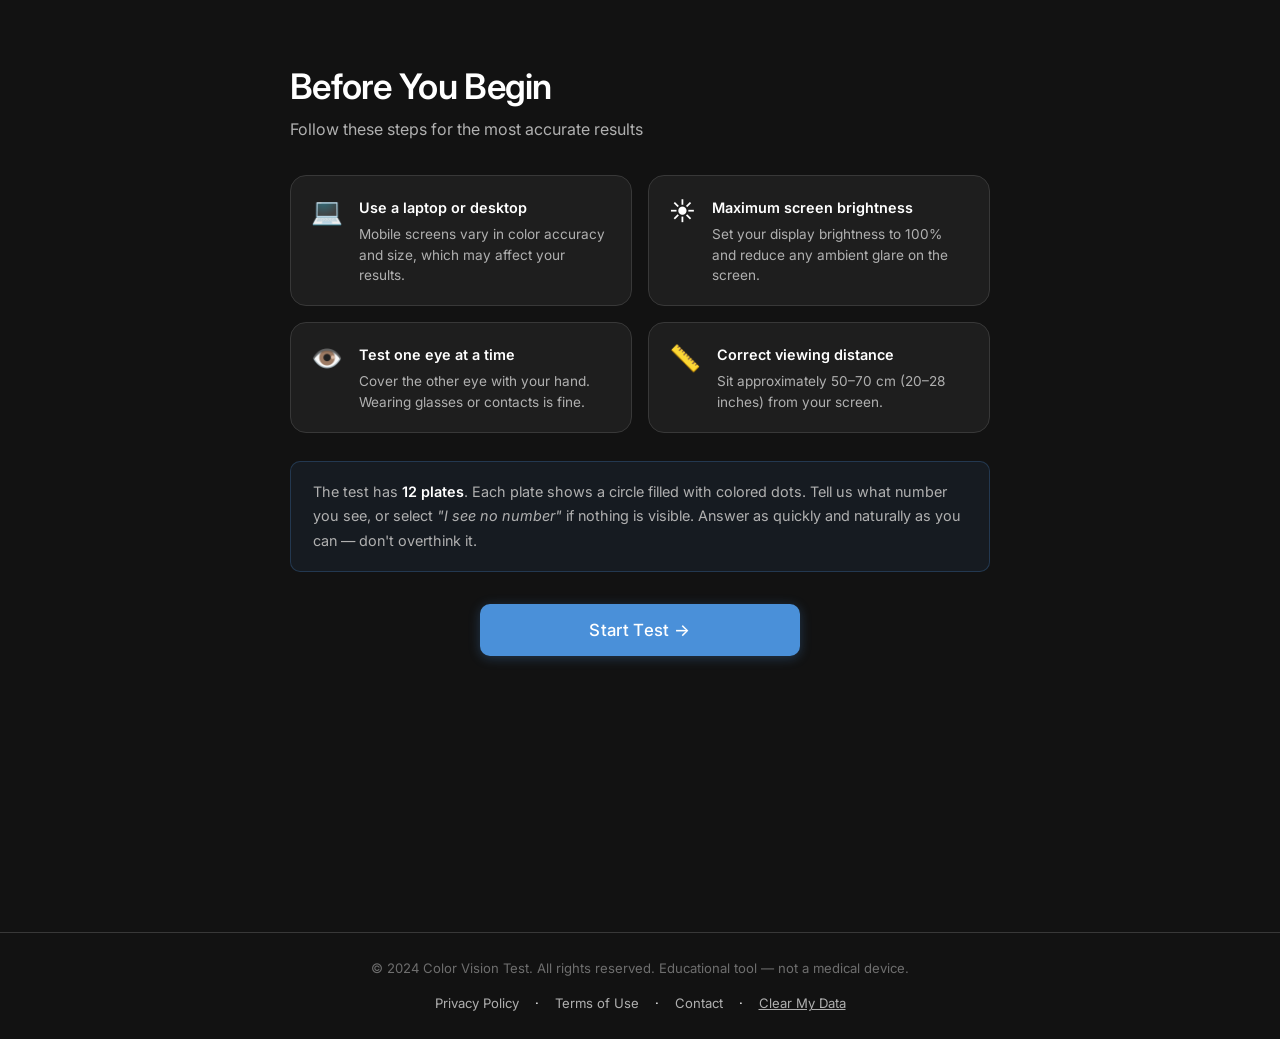
==== index.html @ ae37f7bc "Initial commit" ====
<!DOCTYPE html>
<html lang="en">
<head>
  <meta charset="UTF-8">
  <meta name="viewport" content="width=device-width, initial-scale=1.0">
  <title>Color Vision Test — Free Screening Tool</title>
  <meta name="description" content="A free online color vision screening test. Identify potential red-green or blue-yellow color blindness in minutes. Educational tool, not a medical device.">
  <meta name="robots" content="index, follow">
  <link rel="preconnect" href="https://fonts.googleapis.com">
  <link rel="preconnect" href="https://fonts.gstatic.com" crossorigin>
  <link href="https://fonts.googleapis.com/css2?family=Inter:wght@300;400;500;600;700&display=swap" rel="stylesheet">
  <link rel="stylesheet" href="style.css">
  <link rel="icon" href="data:image/svg+xml,<svg xmlns=%22http://www.w3.org/2000/svg%22 viewBox=%220 0 100 100%22><text y=%22.9em%22 font-size=%2290%22>👁️</text></svg>">
</head>
<body>
  <a href="#main-content" class="skip-link">Skip to main content</a>

  <!-- ═══════════════════════════════════════ -->
  <!-- MAIN CONTENT                           -->
  <!-- ═══════════════════════════════════════ -->
  <main id="main-content">

    <!-- PAGE 2: INSTRUCTIONS -->
    <section id="instructions-screen" class="screen hidden" aria-labelledby="instructions-title">
      <div class="screen-inner">

        <div id="prev-result-banner" class="prev-result-banner hidden" role="status" aria-live="polite">
          <span class="banner-icon" aria-hidden="true">📋</span>
          <span id="prev-result-text"></span>
          <button id="dismiss-banner-btn" class="btn-text" aria-label="Dismiss previous result notice">Dismiss</button>
        </div>

        <h2 id="instructions-title">Before You Begin</h2>
        <p class="screen-subtitle">Follow these steps for the most accurate results</p>

        <div class="instruction-cards" role="list">
          <div class="instruction-card" role="listitem">
            <span class="card-icon" aria-hidden="true">💻</span>
            <div>
              <strong>Use a laptop or desktop</strong>
              <p>Mobile screens vary in color accuracy and size, which may affect your results.</p>
            </div>
          </div>
          <div class="instruction-card" role="listitem">
            <span class="card-icon" aria-hidden="true">☀️</span>
            <div>
              <strong>Maximum screen brightness</strong>
              <p>Set your display brightness to 100% and reduce any ambient glare on the screen.</p>
            </div>
          </div>
          <div class="instruction-card" role="listitem">
            <span class="card-icon" aria-hidden="true">👁️</span>
            <div>
              <strong>Test one eye at a time</strong>
              <p>Cover the other eye with your hand. Wearing glasses or contacts is fine.</p>
            </div>
          </div>
          <div class="instruction-card" role="listitem">
            <span class="card-icon" aria-hidden="true">📏</span>
            <div>
              <strong>Correct viewing distance</strong>
              <p>Sit approximately 50–70 cm (20–28 inches) from your screen.</p>
            </div>
          </div>
        </div>

        <div class="test-info-box">
          <p>The test has <strong>12 plates</strong>. Each plate shows a circle filled with colored dots. Tell us what number you see, or select <em>"I see no number"</em> if nothing is visible. Answer as quickly and naturally as you can — don't overthink it.</p>
        </div>

        <button id="start-test-btn" class="btn btn-primary btn-large" aria-label="Start the color vision test now">
          Start Test →
        </button>
      </div>
    </section>

    <!-- PAGE 3: THE TEST -->
    <section id="test-screen" class="screen hidden" aria-label="Color vision test">
      <div class="test-layout">

        <div class="test-progress-area">
          <div class="progress-info">
            <span id="progress-text" aria-live="polite" aria-atomic="true">Plate 1 of 12</span>
          </div>
          <div class="progress-track" role="progressbar" aria-valuemin="0" aria-valuemax="12" aria-valuenow="1" aria-label="Test progress">
            <div class="progress-fill" id="progress-fill"></div>
          </div>
        </div>

        <div class="plate-area" id="plate-area">
          <div id="plate-container" class="plate-container">
            <canvas
              id="plate-canvas"
              width="400"
              height="400"
              role="img"
              aria-label="Ishihara-style color vision test plate — look for a number formed by dots"
            ></canvas>
          </div>
        </div>

        <div class="answer-area">
          <p class="answer-prompt" id="answer-prompt">What number do you see in the plate?</p>
          <div id="answer-buttons" class="answer-buttons" role="group" aria-labelledby="answer-prompt"></div>
        </div>

      </div>
    </section>

    <!-- PAGE 4: RESULTS -->
    <section id="results-screen" class="screen hidden" aria-labelledby="results-title">
      <div class="results-layout">

        <!-- Result Header -->
        <div class="results-header">
          <div id="results-badge" class="results-badge" aria-hidden="true"></div>
          <h2 id="results-title" class="results-title">Your Results</h2>
          <p id="results-subtitle" class="results-subtitle"></p>
        </div>

        <!-- Severity Bar -->
        <div class="severity-section" aria-label="Color vision severity indicator">
          <h3 class="section-heading">Severity Spectrum</h3>
          <div class="severity-bar-outer">
            <div class="severity-bar-labels" aria-hidden="true">
              <span>Normal</span>
              <span>Mild</span>
              <span>Moderate</span>
              <span>Strong</span>
            </div>
            <div class="severity-track" role="img" id="severity-track" aria-label="Severity position indicator">
              <div class="severity-gradient"></div>
              <div id="severity-marker" class="severity-marker">
                <div class="marker-pin"></div>
                <div class="marker-label" id="marker-label"></div>
              </div>
            </div>
          </div>
        </div>

        <!-- Results Grid: Type Info + Summary -->
        <div class="results-grid">

          <!-- Type Detail Card -->
          <div id="type-detail" class="type-detail-card hidden">
            <h3 class="section-heading">Deficiency Type</h3>
            <div id="type-content"></div>
          </div>

          <!-- Normal Card -->
          <div id="normal-detail" class="normal-detail-card hidden">
            <div class="check-circle" aria-hidden="true">✓</div>
            <h3>Normal Color Vision</h3>
            <p id="normal-detail-text"></p>
          </div>

          <!-- Score Breakdown -->
          <div class="breakdown-card">
            <h3 class="section-heading">Response Breakdown</h3>
            <div id="breakdown-content" class="breakdown-content"></div>
          </div>

        </div>

        <!-- Products (shown if deficiency) -->
        <div id="products-section" class="products-section hidden">
          <div class="products-header">
            <h3 class="section-heading">Products That May Help</h3>
            <span class="ad-badge">Affiliate / Ad</span>
          </div>
          <div class="products-grid">
            <div class="product-card">
              <div class="product-icon" aria-hidden="true">🕶️</div>
              <div>
                <h4>EnChroma Glasses</h4>
                <p>Lens technology designed to enhance color perception for people with red-green color deficiency.</p>
                <a href="https://enchroma.com" target="_blank" rel="noopener noreferrer nofollow" class="btn btn-outline btn-sm" aria-label="Visit EnChroma website (opens in new tab)">Learn More ↗</a>
              </div>
            </div>
            <div class="product-card">
              <div class="product-icon" aria-hidden="true">👓</div>
              <div>
                <h4>Pilestone Glasses</h4>
                <p>Affordable color-correcting lenses available for multiple types of color vision deficiency.</p>
                <a href="https://pilestone.com" target="_blank" rel="noopener noreferrer nofollow" class="btn btn-outline btn-sm" aria-label="Visit Pilestone website (opens in new tab)">Learn More ↗</a>
              </div>
            </div>
          </div>
        </div>

        <!-- Email Capture -->
        <div class="email-section">
          <h3>Get a Detailed Report</h3>
          <p>Receive your full results and eye health tips by email. Unsubscribe anytime.</p>
          <form id="email-form" class="email-form" novalidate>
            <div class="email-row">
              <label for="email-input" class="visually-hidden">Your email address</label>
              <input
                type="email"
                id="email-input"
                name="email"
                placeholder="your@email.com"
                autocomplete="email"
                aria-label="Enter your email address to receive your results"
              >
              <button type="submit" class="btn btn-secondary" id="email-submit-btn">Send Report</button>
            </div>
            <p id="email-form-msg" class="email-msg" role="status" aria-live="polite"></p>
            <p class="email-fine-print">Sent via Formspree. No spam, unsubscribe anytime. <a href="privacy.html">Privacy Policy</a></p>
          </form>
        </div>

        <!-- Share -->
        <div class="share-section">
          <h3 class="section-heading">Share This Test</h3>
          <div class="share-buttons" role="group" aria-label="Share options">
            <button id="copy-link-btn" class="btn btn-outline" aria-label="Copy link to clipboard">
              📋 Copy Link
            </button>
            <a id="twitter-share-btn" href="#" class="btn btn-outline" target="_blank" rel="noopener noreferrer" aria-label="Share on Twitter (opens in new tab)">
              𝕏 Twitter
            </a>
            <a id="facebook-share-btn" href="#" class="btn btn-outline" target="_blank" rel="noopener noreferrer" aria-label="Share on Facebook (opens in new tab)">
              Facebook
            </a>
            <a id="whatsapp-share-btn" href="#" class="btn btn-outline whatsapp-only" target="_blank" rel="noopener noreferrer" aria-label="Share on WhatsApp (opens in new tab)">
              WhatsApp
            </a>
          </div>
          <span id="copy-confirm" class="copy-confirm" role="status" aria-live="polite"></span>
        </div>

        <!-- Actions -->
        <div class="action-buttons">
          <button id="retake-btn" class="btn btn-primary" aria-label="Retake the color vision test from the beginning">
            Take Test Again
          </button>
          <a
            href="https://www.google.com/maps/search/optometrist+near+me"
            target="_blank"
            rel="noopener noreferrer"
            class="btn btn-secondary"
            aria-label="Find an optometrist near you on Google Maps (opens in new tab)"
          >
            Find an Eye Doctor
          </a>
          <a
            href="https://en.wikipedia.org/wiki/Color_blindness"
            target="_blank"
            rel="noopener noreferrer"
            class="btn btn-outline"
            aria-label="Learn more about color blindness on Wikipedia (opens in new tab)"
          >
            Learn More
          </a>
        </div>

        <!-- Medical disclaimer on results -->
        <div class="result-disclaimer" role="note">
          <span class="disclaimer-icon" aria-hidden="true">⚠️</span>
          <p>This is a screening tool, not a medical diagnosis. Please consult a qualified eye care professional for a comprehensive examination of your color vision.</p>
        </div>

      </div>
    </section>

  </main>

  <!-- FOOTER (hidden during test) -->
  <footer id="site-footer" class="site-footer hidden">
    <div class="footer-inner">
      <p>© 2024 Color Vision Test. All rights reserved. <span class="footer-note">Educational tool — not a medical device.</span></p>
      <nav aria-label="Footer links">
        <a href="privacy.html">Privacy Policy</a>
        <span aria-hidden="true">·</span>
        <a href="terms.html">Terms of Use</a>
        <span aria-hidden="true">·</span>
        <a href="mailto:contact@colorvisiontest.example.com">Contact</a>
        <span aria-hidden="true">·</span>
        <button id="clear-data-btn" class="btn-text" aria-label="Clear all test data stored in your browser">Clear My Data</button>
      </nav>
    </div>
  </footer>

  <script src="app.js"></script>
</body>
</html>
---- style.css ----
/* ═══════════════════════════════════════════
   COLOR VISION TEST — style.css
   ═══════════════════════════════════════════ */

/* ── Custom Properties ── */
:root {
  --bg:           #121212;
  --surface:      #1e1e1e;
  --surface-2:    #2a2a2a;
  --surface-3:    #333333;
  --border:       #383838;
  --accent:       #4a90d9;
  --accent-hover: #6aaaf0;
  --accent-glow:  rgba(74, 144, 217, 0.35);
  --success:      #4caf50;
  --warning:      #ff9800;
  --danger:       #f44336;
  --text-primary: #ffffff;
  --text-secondary: #b0b0b0;
  --text-muted:   #6e6e6e;
  --radius-sm:    6px;
  --radius-md:    10px;
  --radius-lg:    16px;
  --radius-xl:    24px;
  --shadow-sm:    0 2px 8px rgba(0,0,0,0.4);
  --shadow-md:    0 4px 20px rgba(0,0,0,0.5);
  --shadow-lg:    0 8px 40px rgba(0,0,0,0.6);
  --transition:   0.2s ease;
  --plate-size:   350px;
}

/* ── Reset ── */
*, *::before, *::after {
  box-sizing: border-box;
  margin: 0;
  padding: 0;
}

html {
  scroll-behavior: smooth;
  font-size: 16px;
  -webkit-text-size-adjust: 100%;
}

body {
  font-family: 'Inter', system-ui, -apple-system, sans-serif;
  background-color: var(--bg);
  color: var(--text-primary);
  line-height: 1.6;
  font-weight: 400;
  min-height: 100vh;
  overflow-x: hidden;
}

/* ── Accessibility Utilities ── */
.visually-hidden {
  position: absolute;
  width: 1px;
  height: 1px;
  padding: 0;
  margin: -1px;
  overflow: hidden;
  clip: rect(0, 0, 0, 0);
  white-space: nowrap;
  border-width: 0;
}

.skip-link {
  position: absolute;
  top: -100%;
  left: 1rem;
  z-index: 9999;
  padding: 0.75rem 1.25rem;
  background: var(--accent);
  color: #fff;
  font-weight: 600;
  border-radius: var(--radius-sm);
  text-decoration: none;
  transition: top 0.2s;
}
.skip-link:focus {
  top: 1rem;
}

/* ── Screen Visibility ── */
.screen {
  min-height: 100vh;
  display: flex;
  flex-direction: column;
}
.screen.hidden {
  display: none;
}
.hidden {
  display: none !important;
}

/* ── Focus States ── */
:focus-visible {
  outline: 2px solid var(--accent);
  outline-offset: 3px;
  border-radius: var(--radius-sm);
}

/* ── Typography ── */
h1, h2, h3, h4 {
  font-weight: 600;
  line-height: 1.3;
  letter-spacing: -0.02em;
}
h1 { font-size: clamp(2rem, 5vw, 3rem); }
h2 { font-size: clamp(1.6rem, 4vw, 2.2rem); }
h3 { font-size: clamp(1.1rem, 3vw, 1.35rem); font-weight: 500; }
h4 { font-size: 1rem; }

p { color: var(--text-secondary); line-height: 1.7; }
strong { color: var(--text-primary); font-weight: 600; }
a { color: var(--accent); text-decoration: none; }
a:hover { color: var(--accent-hover); text-decoration: underline; }

/* ── Buttons ── */
.btn {
  display: inline-flex;
  align-items: center;
  justify-content: center;
  gap: 0.4em;
  padding: 0.7em 1.5em;
  font-family: inherit;
  font-size: 0.95rem;
  font-weight: 500;
  letter-spacing: 0.02em;
  border: none;
  border-radius: var(--radius-md);
  cursor: pointer;
  transition:
    transform var(--transition),
    background-color var(--transition),
    box-shadow var(--transition),
    opacity var(--transition);
  text-decoration: none;
  min-height: 44px;
  min-width: 44px;
  white-space: nowrap;
  user-select: none;
}
.btn:hover:not(:disabled) {
  transform: scale(1.03);
}
.btn:active:not(:disabled) {
  transform: scale(0.98);
}
.btn:disabled {
  opacity: 0.4;
  cursor: not-allowed;
}

.btn-primary {
  background: var(--accent);
  color: #fff;
  box-shadow: 0 2px 12px rgba(74, 144, 217, 0.3);
}
.btn-primary:hover:not(:disabled) {
  background: var(--accent-hover);
  box-shadow: 0 4px 20px rgba(74, 144, 217, 0.5);
}

.btn-secondary {
  background: var(--surface-3);
  color: var(--text-primary);
  border: 1px solid var(--border);
}
.btn-secondary:hover:not(:disabled) {
  background: #3d3d3d;
  border-color: #555;
}

.btn-outline {
  background: transparent;
  color: var(--text-primary);
  border: 1px solid var(--border);
}
.btn-outline:hover:not(:disabled) {
  background: var(--surface-2);
  border-color: #666;
}

.btn-sm {
  padding: 0.45em 1em;
  font-size: 0.85rem;
  min-height: 36px;
}

.btn-large {
  padding: 0.85em 2.5em;
  font-size: 1.05rem;
  min-height: 52px;
}

.btn-text {
  background: none;
  border: none;
  color: var(--text-secondary);
  font-family: inherit;
  font-size: 0.85rem;
  cursor: pointer;
  padding: 4px 0;
  text-decoration: underline;
  transition: color var(--transition);
}
.btn-text:hover {
  color: var(--text-primary);
}

/* ─────────────────────────────────────────
   PAGE 2: INSTRUCTIONS
───────────────────────────────────────── */
#instructions-screen {
  align-items: center;
  justify-content: flex-start;
  padding: clamp(2rem, 5vw, 4rem) 1.5rem;
}
.screen-inner {
  max-width: 700px;
  width: 100%;
  margin: 0 auto;
}

.prev-result-banner {
  background: var(--surface-2);
  border: 1px solid var(--border);
  border-left: 4px solid var(--accent);
  border-radius: var(--radius-md);
  padding: 0.85rem 1.1rem;
  margin-bottom: 2rem;
  display: flex;
  align-items: center;
  gap: 0.75rem;
  font-size: 0.88rem;
  color: var(--text-secondary);
}
.banner-icon { font-size: 1.1rem; flex-shrink: 0; }
.prev-result-banner .btn-text { margin-left: auto; flex-shrink: 0; }

#instructions-screen h2 {
  margin-bottom: 0.4rem;
}
.screen-subtitle {
  color: var(--text-secondary);
  font-size: 1rem;
  margin-bottom: 2rem;
}

.instruction-cards {
  display: grid;
  grid-template-columns: 1fr 1fr;
  gap: 1rem;
  margin-bottom: 1.75rem;
}

.instruction-card {
  background: var(--surface);
  border: 1px solid var(--border);
  border-radius: var(--radius-lg);
  padding: 1.25rem;
  display: flex;
  gap: 1rem;
  align-items: flex-start;
  transition: border-color var(--transition);
}
.instruction-card:hover {
  border-color: #555;
}
.card-icon {
  font-size: 1.6rem;
  flex-shrink: 0;
  line-height: 1;
  margin-top: 0.1rem;
}
.instruction-card strong {
  display: block;
  font-size: 0.9rem;
  margin-bottom: 0.3rem;
}
.instruction-card p {
  font-size: 0.85rem;
  color: var(--text-secondary);
  margin: 0;
  line-height: 1.5;
}

.test-info-box {
  background: rgba(74, 144, 217, 0.08);
  border: 1px solid rgba(74, 144, 217, 0.25);
  border-radius: var(--radius-md);
  padding: 1.1rem 1.4rem;
  margin-bottom: 2rem;
}
.test-info-box p {
  font-size: 0.9rem;
  color: var(--text-secondary);
  margin: 0;
}

#start-test-btn {
  display: block;
  width: 100%;
  max-width: 320px;
  margin: 0 auto;
}

/* ─────────────────────────────────────────
   PAGE 3: THE TEST
───────────────────────────────────────── */
#test-screen {
  min-height: 100vh;
  background: var(--bg);
}

.test-layout {
  display: flex;
  flex-direction: column;
  align-items: center;
  min-height: 100vh;
  padding: 1.5rem 1rem 2rem;
  gap: 1.5rem;
}

.test-progress-area {
  width: 100%;
  max-width: 500px;
}

.progress-info {
  display: flex;
  justify-content: center;
  margin-bottom: 0.6rem;
}

#progress-text {
  font-size: 0.85rem;
  font-weight: 500;
  color: var(--text-secondary);
  letter-spacing: 0.05em;
  text-transform: uppercase;
}

.progress-track {
  width: 100%;
  height: 3px;
  background: var(--surface-3);
  border-radius: 99px;
  overflow: hidden;
}

.progress-fill {
  height: 100%;
  background: var(--accent);
  border-radius: 99px;
  transition: width 0.5s cubic-bezier(0.4, 0, 0.2, 1);
  width: 0%;
}

.plate-area {
  display: flex;
  align-items: center;
  justify-content: center;
}

.plate-container {
  position: relative;
  transition: opacity 0.25s ease;
}
.plate-container.fading {
  opacity: 0;
}

#plate-canvas {
  display: block;
  width: var(--plate-size);
  height: var(--plate-size);
  border-radius: 50%;
  box-shadow:
    0 0 0 4px var(--surface-2),
    0 8px 40px rgba(0,0,0,0.6);
}

.answer-area {
  width: 100%;
  max-width: 540px;
  text-align: center;
}

.answer-prompt {
  font-size: 0.9rem;
  color: var(--text-secondary);
  margin-bottom: 1rem;
  font-style: italic;
}

.answer-buttons {
  display: flex;
  flex-wrap: wrap;
  gap: 0.65rem;
  justify-content: center;
}

.answer-btn {
  background: var(--surface);
  border: 1.5px solid var(--border);
  color: var(--text-primary);
  font-family: inherit;
  font-size: 1rem;
  font-weight: 500;
  padding: 0.7em 1.6em;
  border-radius: var(--radius-md);
  cursor: pointer;
  min-height: 52px;
  min-width: 100px;
  transition:
    transform var(--transition),
    background-color var(--transition),
    border-color var(--transition),
    box-shadow var(--transition);
  position: relative;
  overflow: hidden;
}
.answer-btn:hover {
  background: var(--surface-2);
  border-color: var(--accent);
  transform: scale(1.04);
  box-shadow: 0 0 0 3px var(--accent-glow);
}
.answer-btn:active {
  transform: scale(0.97);
}
.answer-btn:focus-visible {
  outline: 2px solid var(--accent);
  outline-offset: 2px;
}
.answer-btn.no-number {
  font-size: 0.88rem;
  color: var(--text-secondary);
  min-width: 140px;
}

/* ─────────────────────────────────────────
   PAGE 4: RESULTS
───────────────────────────────────────── */
#results-screen {
  padding: clamp(2rem, 5vw, 3.5rem) 1.5rem;
  justify-content: flex-start;
}

.results-layout {
  max-width: 780px;
  margin: 0 auto;
  width: 100%;
  display: flex;
  flex-direction: column;
  gap: 2rem;
}

.results-header {
  text-align: center;
  padding-bottom: 0.5rem;
}

.results-badge {
  font-size: 3.5rem;
  line-height: 1;
  margin-bottom: 0.75rem;
  animation: bounce-in 0.6s cubic-bezier(0.175, 0.885, 0.32, 1.275) both;
}

@keyframes bounce-in {
  from { transform: scale(0.5); opacity: 0; }
  to   { transform: scale(1);   opacity: 1; }
}

.results-title {
  font-size: clamp(1.4rem, 4vw, 2rem);
  margin-bottom: 0.5rem;
}

.results-subtitle {
  font-size: 1rem;
  color: var(--text-secondary);
  max-width: 500px;
  margin: 0 auto;
}

/* Severity bar */
.severity-section {
  background: var(--surface);
  border: 1px solid var(--border);
  border-radius: var(--radius-lg);
  padding: 1.5rem;
}

.section-heading {
  font-size: 0.8rem;
  font-weight: 600;
  letter-spacing: 0.1em;
  text-transform: uppercase;
  color: var(--text-muted);
  margin-bottom: 1rem;
}

.severity-bar-labels {
  display: flex;
  justify-content: space-between;
  font-size: 0.78rem;
  color: var(--text-muted);
  margin-bottom: 0.6rem;
  padding: 0 2px;
}

.severity-track {
  position: relative;
  height: 28px;
}

.severity-gradient {
  position: absolute;
  inset: 10px 0;
  border-radius: 99px;
  background: linear-gradient(to right, var(--success), #8bc34a, var(--warning), #ff5722, var(--danger));
  height: 8px;
  top: 50%;
  transform: translateY(-50%);
}

.severity-marker {
  position: absolute;
  top: 0;
  transform: translateX(-50%);
  display: flex;
  flex-direction: column;
  align-items: center;
  gap: 2px;
  transition: left 1s cubic-bezier(0.25, 0.46, 0.45, 0.94);
}

.marker-pin {
  width: 22px;
  height: 22px;
  border-radius: 50%;
  background: #fff;
  border: 3px solid var(--bg);
  box-shadow: 0 2px 8px rgba(0,0,0,0.5);
  margin-top: 3px;
}

.marker-label {
  font-size: 0.72rem;
  font-weight: 600;
  color: var(--text-primary);
  white-space: nowrap;
  background: var(--surface-2);
  padding: 2px 6px;
  border-radius: 4px;
  margin-top: 2px;
}

/* Results grid */
.results-grid {
  display: grid;
  grid-template-columns: 1fr 1fr;
  gap: 1rem;
}

.type-detail-card,
.normal-detail-card,
.breakdown-card {
  background: var(--surface);
  border: 1px solid var(--border);
  border-radius: var(--radius-lg);
  padding: 1.5rem;
}

.type-detail-card {
  grid-column: 1 / -1;
}

#type-content {
  display: flex;
  flex-direction: column;
  gap: 1rem;
}

.type-row {
  display: flex;
  gap: 1rem;
  align-items: flex-start;
}

.type-label-pill {
  display: inline-flex;
  align-items: center;
  padding: 0.3em 0.9em;
  border-radius: 99px;
  font-size: 0.82rem;
  font-weight: 600;
  background: rgba(244, 67, 54, 0.15);
  color: #ef9a9a;
  border: 1px solid rgba(244, 67, 54, 0.3);
  white-space: nowrap;
  flex-shrink: 0;
}
.type-label-pill.tritan {
  background: rgba(255, 152, 0, 0.15);
  color: #ffcc80;
  border-color: rgba(255, 152, 0, 0.3);
}
.type-label-pill.normal {
  background: rgba(76, 175, 80, 0.15);
  color: #a5d6a7;
  border-color: rgba(76, 175, 80, 0.3);
}

.type-info h4 {
  color: var(--text-primary);
  margin-bottom: 0.3rem;
  font-size: 1rem;
}
.type-info p {
  font-size: 0.85rem;
  color: var(--text-secondary);
  margin: 0;
  line-height: 1.6;
}

.confusion-colors {
  display: flex;
  gap: 0.5rem;
  flex-wrap: wrap;
  margin-top: 0.5rem;
}

.confusion-tag {
  background: var(--surface-2);
  border: 1px solid var(--border);
  padding: 0.2em 0.7em;
  border-radius: 4px;
  font-size: 0.78rem;
  color: var(--text-secondary);
}

.normal-detail-card {
  display: flex;
  gap: 1rem;
  align-items: flex-start;
  grid-column: 1 / -1;
}

.check-circle {
  display: flex;
  align-items: center;
  justify-content: center;
  width: 44px;
  height: 44px;
  border-radius: 50%;
  background: rgba(76, 175, 80, 0.15);
  border: 2px solid var(--success);
  color: var(--success);
  font-size: 1.25rem;
  font-weight: 700;
  flex-shrink: 0;
}
.normal-detail-card h3 { margin-bottom: 0.3rem; }
.normal-detail-card p { font-size: 0.88rem; margin: 0; }

/* Breakdown */
.breakdown-card {
  grid-column: 1 / -1;
}

.breakdown-content {
  display: flex;
  flex-direction: column;
  gap: 0.75rem;
}

.breakdown-row {
  display: flex;
  align-items: center;
  gap: 0.75rem;
}

.breakdown-label {
  font-size: 0.85rem;
  color: var(--text-secondary);
  min-width: 160px;
  flex-shrink: 0;
}

.breakdown-bar-wrap {
  flex: 1;
  height: 8px;
  background: var(--surface-3);
  border-radius: 99px;
  overflow: hidden;
}

.breakdown-bar {
  height: 100%;
  border-radius: 99px;
  transition: width 0.8s cubic-bezier(0.25, 0.46, 0.45, 0.94);
  width: 0%;
}

.breakdown-count {
  font-size: 0.82rem;
  font-weight: 600;
  color: var(--text-primary);
  min-width: 60px;
  text-align: right;
}

/* Products */
.products-section {
  background: var(--surface);
  border: 1px solid var(--border);
  border-radius: var(--radius-lg);
  padding: 1.5rem;
}

.products-header {
  display: flex;
  align-items: center;
  gap: 0.75rem;
  margin-bottom: 1.25rem;
}
.products-header .section-heading { margin: 0; }

.ad-badge {
  font-size: 0.7rem;
  font-weight: 600;
  padding: 0.2em 0.6em;
  background: var(--surface-3);
  border: 1px solid var(--border);
  border-radius: 4px;
  color: var(--text-muted);
  text-transform: uppercase;
  letter-spacing: 0.05em;
}

.products-grid {
  display: grid;
  grid-template-columns: 1fr 1fr;
  gap: 1rem;
}

.product-card {
  background: var(--surface-2);
  border: 1px solid var(--border);
  border-radius: var(--radius-md);
  padding: 1.2rem;
  display: flex;
  gap: 1rem;
}

.product-icon {
  font-size: 1.75rem;
  flex-shrink: 0;
  line-height: 1;
}

.product-card h4 {
  color: var(--text-primary);
  margin-bottom: 0.35rem;
  font-size: 0.95rem;
}
.product-card p {
  font-size: 0.82rem;
  color: var(--text-secondary);
  margin-bottom: 0.75rem;
  line-height: 1.5;
}

/* Email section */
.email-section {
  background: var(--surface);
  border: 1px solid var(--border);
  border-radius: var(--radius-lg);
  padding: 1.5rem;
  text-align: center;
}
.email-section h3 {
  margin-bottom: 0.4rem;
  color: var(--text-primary);
}
.email-section > p {
  font-size: 0.9rem;
  margin-bottom: 1.25rem;
}

.email-form { max-width: 480px; margin: 0 auto; }

.email-row {
  display: flex;
  gap: 0.6rem;
}

.email-row input[type="email"] {
  flex: 1;
  background: var(--surface-2);
  border: 1.5px solid var(--border);
  border-radius: var(--radius-md);
  padding: 0.65em 1em;
  font-family: inherit;
  font-size: 0.9rem;
  color: var(--text-primary);
  outline: none;
  transition: border-color var(--transition);
  min-height: 44px;
}
.email-row input[type="email"]::placeholder { color: var(--text-muted); }
.email-row input[type="email"]:focus {
  border-color: var(--accent);
}

.email-msg {
  font-size: 0.83rem;
  margin-top: 0.6rem;
  min-height: 1.2em;
}
.email-msg.success { color: var(--success); }
.email-msg.error   { color: var(--danger); }

.email-fine-print {
  font-size: 0.75rem;
  color: var(--text-muted);
  margin-top: 0.5rem;
}

/* Share */
.share-section {
  background: var(--surface);
  border: 1px solid var(--border);
  border-radius: var(--radius-lg);
  padding: 1.5rem;
}
.share-section h3 {
  margin-bottom: 1rem;
}
.share-buttons {
  display: flex;
  flex-wrap: wrap;
  gap: 0.6rem;
}
.copy-confirm {
  display: block;
  font-size: 0.82rem;
  color: var(--success);
  margin-top: 0.6rem;
  min-height: 1.2em;
}

/* Action buttons */
.action-buttons {
  display: flex;
  flex-wrap: wrap;
  gap: 0.75rem;
  justify-content: center;
}
.action-buttons .btn {
  flex: 1;
  min-width: 180px;
  max-width: 240px;
}

/* Result disclaimer */
.result-disclaimer {
  display: flex;
  align-items: flex-start;
  gap: 0.75rem;
  background: rgba(255, 152, 0, 0.08);
  border: 1px solid rgba(255, 152, 0, 0.25);
  border-radius: var(--radius-md);
  padding: 1rem 1.25rem;
  margin-top: 0.5rem;
}
.disclaimer-icon { font-size: 1.1rem; flex-shrink: 0; margin-top: 2px; }
.result-disclaimer p {
  font-size: 0.83rem;
  color: var(--text-secondary);
  margin: 0;
  line-height: 1.6;
}

/* ─────────────────────────────────────────
   FOOTER
───────────────────────────────────────── */
.site-footer {
  border-top: 1px solid var(--border);
  padding: 1.5rem;
  margin-top: 2rem;
}
.footer-inner {
  max-width: 780px;
  margin: 0 auto;
  display: flex;
  flex-direction: column;
  align-items: center;
  gap: 0.75rem;
  text-align: center;
}
.footer-inner p {
  font-size: 0.82rem;
  color: var(--text-muted);
}
.footer-note {
  color: var(--text-muted);
}
.footer-inner nav {
  display: flex;
  flex-wrap: wrap;
  gap: 0.4rem 1rem;
  align-items: center;
  justify-content: center;
  font-size: 0.82rem;
}
.footer-inner nav a,
.footer-inner nav .btn-text {
  color: var(--text-secondary);
  font-size: 0.82rem;
}
.footer-inner nav a:hover { color: var(--text-primary); }

/* ─────────────────────────────────────────
   RESPONSIVE
───────────────────────────────────────── */
@media (max-width: 767px) {
  :root { --plate-size: 260px; }

  .instruction-cards {
    grid-template-columns: 1fr;
  }

  .results-grid {
    grid-template-columns: 1fr;
  }
  .type-detail-card,
  .normal-detail-card,
  .breakdown-card {
    grid-column: 1;
  }

  .products-grid {
    grid-template-columns: 1fr;
  }

  .email-row {
    flex-direction: column;
  }

  .action-buttons .btn {
    max-width: 100%;
  }

  .answer-buttons {
    flex-direction: column;
  }
  .answer-btn {
    width: 100%;
    max-width: 340px;
  }

  .overlay-content {
    padding: 1.75rem 1.25rem;
  }

  .breakdown-label {
    min-width: 120px;
  }
}

@media (min-width: 768px) and (max-width: 1023px) {
  :root { --plate-size: 310px; }
}

@media (min-width: 1024px) {
  :root { --plate-size: 370px; }
}

/* ─────────────────────────────────────────
   REDUCED MOTION
───────────────────────────────────────── */
@media (prefers-reduced-motion: reduce) {
  *,
  *::before,
  *::after {
    animation-duration: 0.01ms !important;
    animation-iteration-count: 1 !important;
    transition-duration: 0.01ms !important;
  }

  .severity-marker {
    transition: none;
  }
}

/* ─────────────────────────────────────────
   PRINT
───────────────────────────────────────── */
@media print {
  .overlay,
  #test-screen,
  .share-section,
  .email-section,
  .action-buttons,
  .site-footer { display: none; }
}
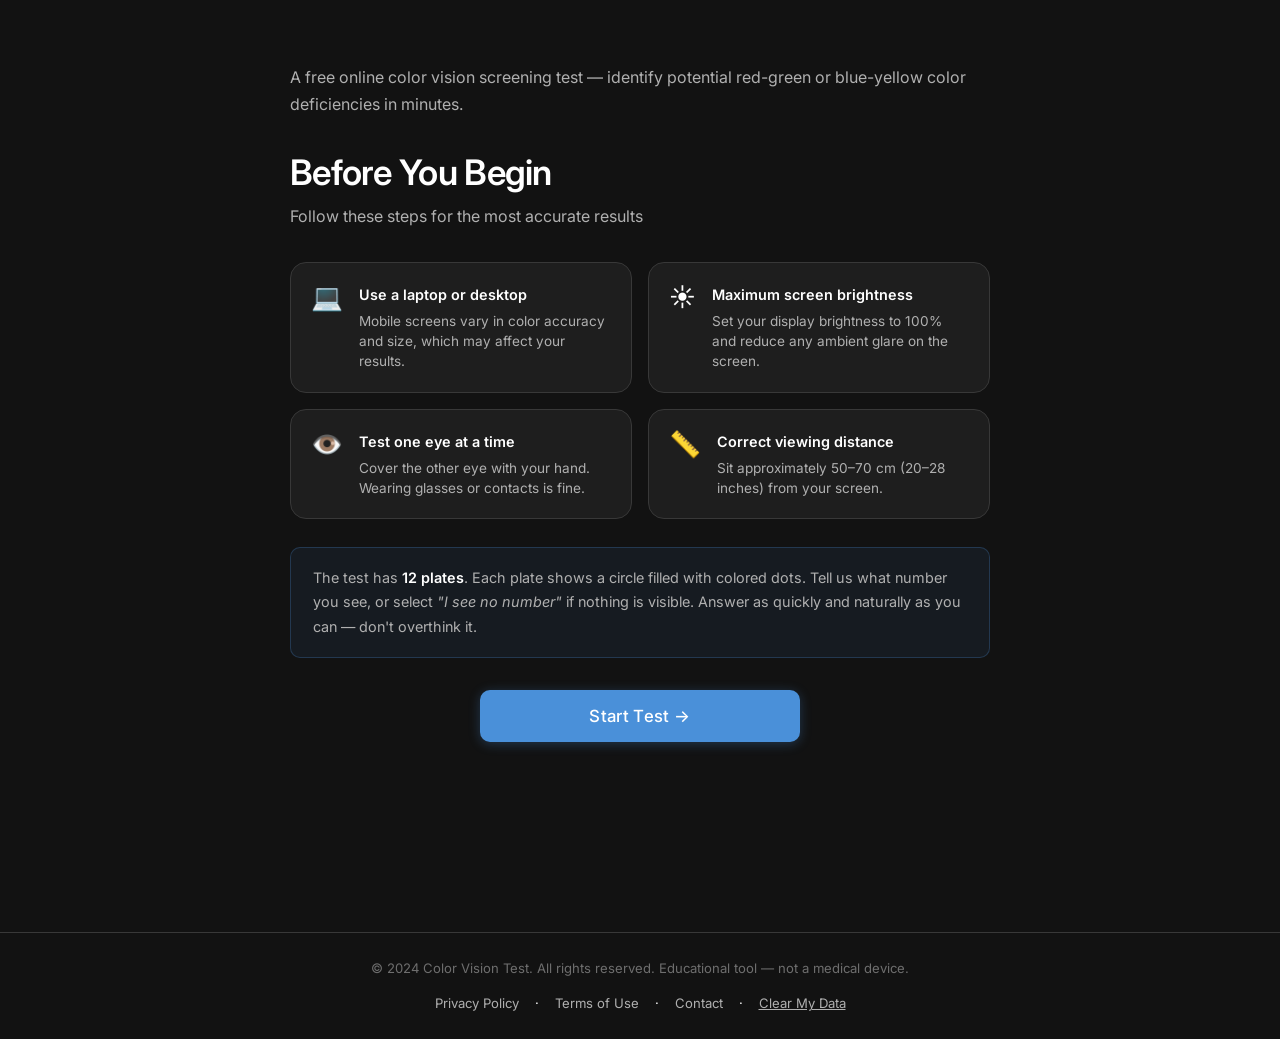
==== commit ffc3c134: "improvement" ====
--- a/index.html
+++ b/index.html
@@ -1,6 +1,16 @@
 <!DOCTYPE html>
 <html lang="en">
 <head>
+  <!-- Google tag (gtag.js) -->
+  <script async src="https://www.googletagmanager.com/gtag/js?id=G-MGB1297CVP"></script>
+  <script>
+    window.dataLayer = window.dataLayer || [];
+    function gtag(){dataLayer.push(arguments);}
+    gtag('js', new Date());
+    gtag('config', 'G-MGB1297CVP');
+  </script>
+  <script async src="https://pagead2.googlesyndication.com/pagead/js/adsbygoogle.js?client=ca-pub-2127916794477434"
+       crossorigin="anonymous"></script>
   <meta charset="UTF-8">
   <meta name="viewport" content="width=device-width, initial-scale=1.0">
   <title>Color Vision Test — Free Screening Tool</title>
@@ -29,6 +39,8 @@
           <span id="prev-result-text"></span>
           <button id="dismiss-banner-btn" class="btn-text" aria-label="Dismiss previous result notice">Dismiss</button>
         </div>
+
+        <p class="screen-subtitle">A free online color vision screening test — identify potential red-green or blue-yellow color deficiencies in minutes.</p>
 
         <h2 id="instructions-title">Before You Begin</h2>
         <p class="screen-subtitle">Follow these steps for the most accurate results</p>
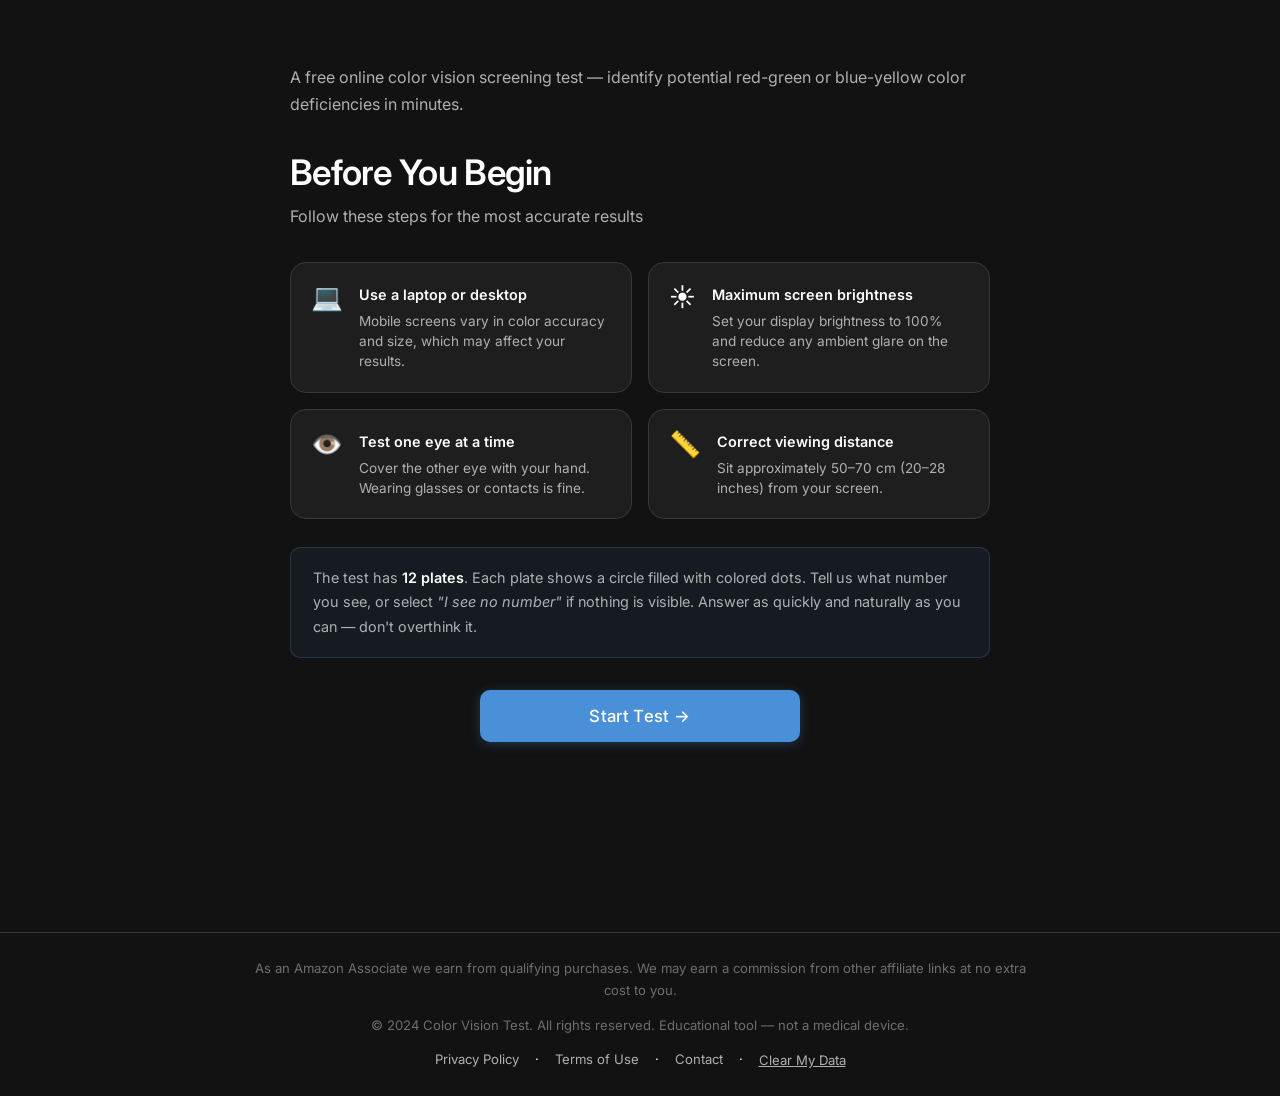
==== commit ee058b8e: "Improve color blindness simulation" ====
--- a/index.html
+++ b/index.html
@@ -186,7 +186,7 @@
               <div>
                 <h4>EnChroma Glasses</h4>
                 <p>Lens technology designed to enhance color perception for people with red-green color deficiency.</p>
-                <a href="https://enchroma.com" target="_blank" rel="noopener noreferrer nofollow" class="btn btn-outline btn-sm" aria-label="Visit EnChroma website (opens in new tab)">Learn More ↗</a>
+                <a href="https://enchroma.com?ref=YOUR_ENCHROMA_AFFILIATE_ID" target="_blank" rel="noopener sponsored" class="btn btn-outline btn-sm" aria-label="Visit EnChroma website (opens in new tab)">View on EnChroma ↗</a>
               </div>
             </div>
             <div class="product-card">
@@ -194,7 +194,7 @@
               <div>
                 <h4>Pilestone Glasses</h4>
                 <p>Affordable color-correcting lenses available for multiple types of color vision deficiency.</p>
-                <a href="https://pilestone.com" target="_blank" rel="noopener noreferrer nofollow" class="btn btn-outline btn-sm" aria-label="Visit Pilestone website (opens in new tab)">Learn More ↗</a>
+                <a href="https://www.amazon.com/s?k=pilestone+color+blind+glasses&tag=colorvisionte-20" target="_blank" rel="noopener sponsored" class="btn btn-outline btn-sm" aria-label="View Pilestone glasses on Amazon (opens in new tab)">View on Amazon ↗</a>
               </div>
             </div>
           </div>
@@ -281,6 +281,7 @@
   <!-- FOOTER (hidden during test) -->
   <footer id="site-footer" class="site-footer hidden">
     <div class="footer-inner">
+      <p class="footer-disclosure">As an Amazon Associate we earn from qualifying purchases. We may earn a commission from other affiliate links at no extra cost to you.</p>
       <p>© 2024 Color Vision Test. All rights reserved. <span class="footer-note">Educational tool — not a medical device.</span></p>
       <nav aria-label="Footer links">
         <a href="privacy.html">Privacy Policy</a>
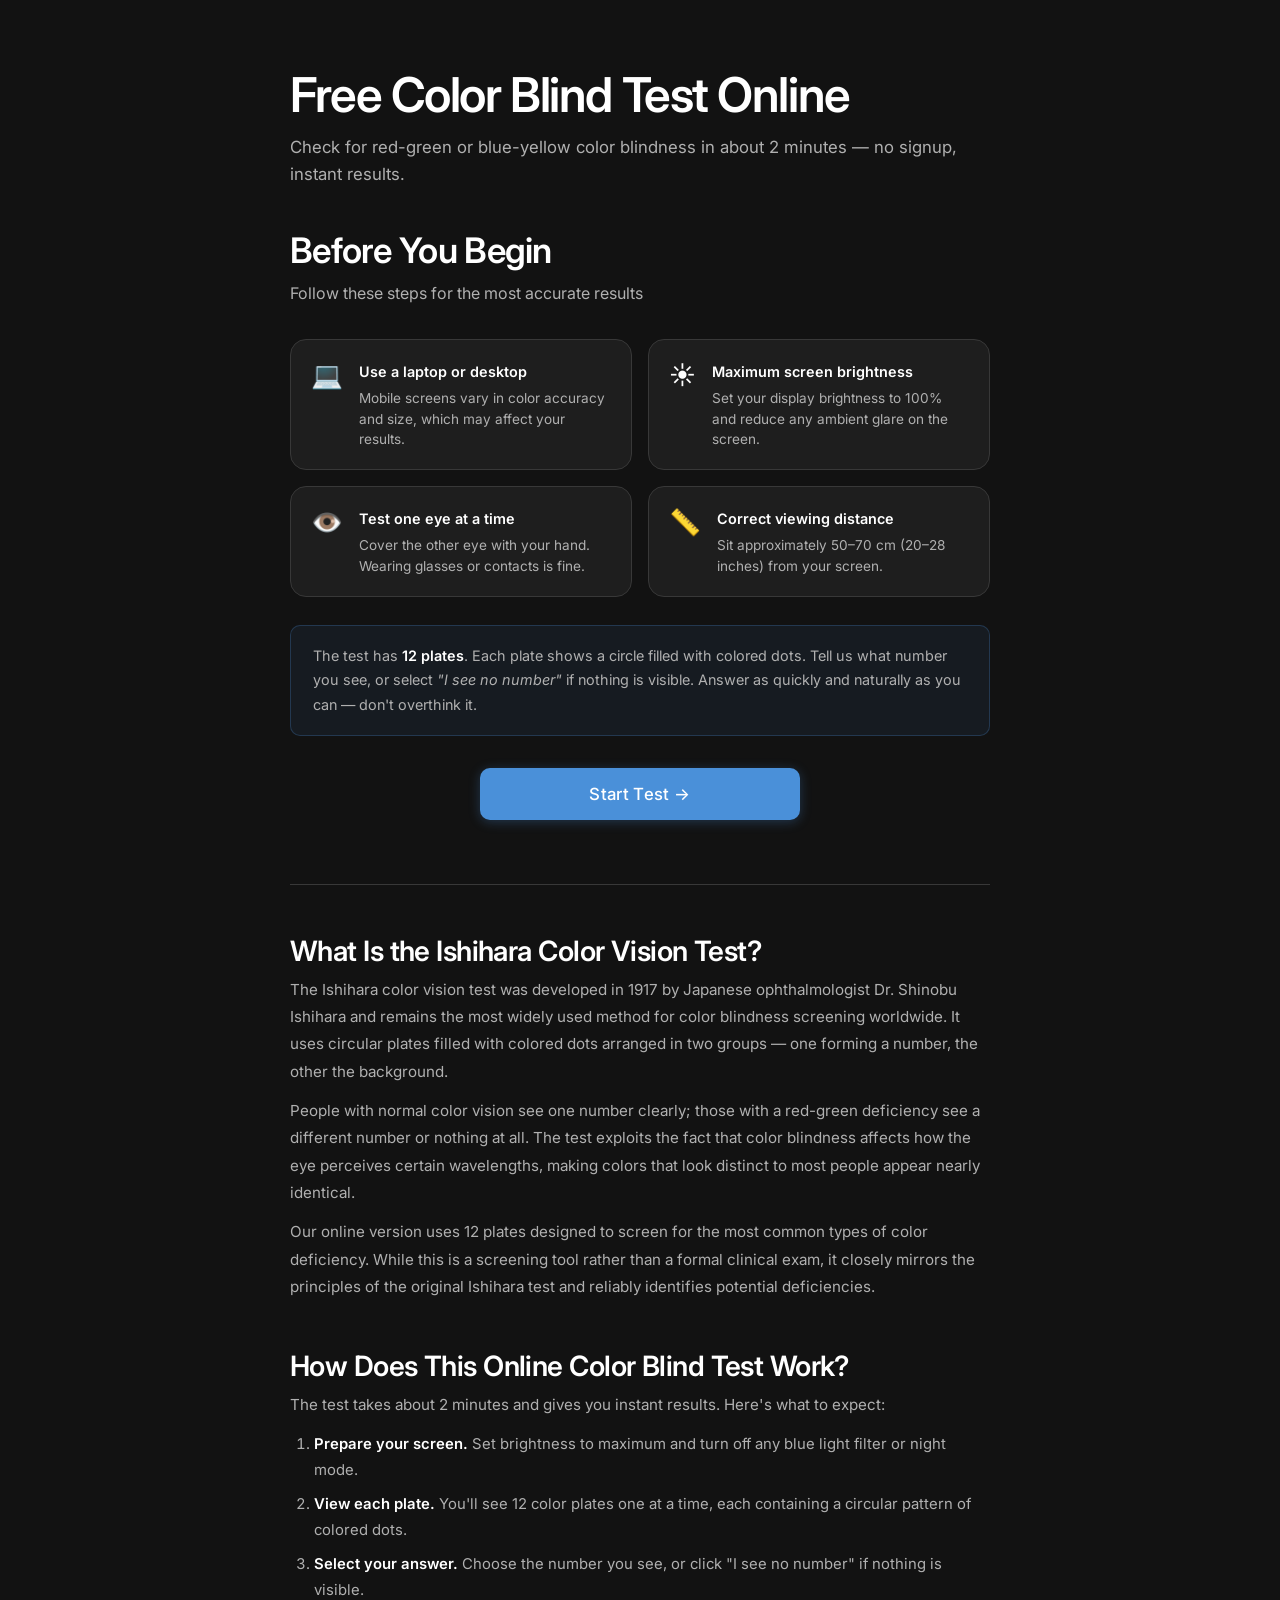
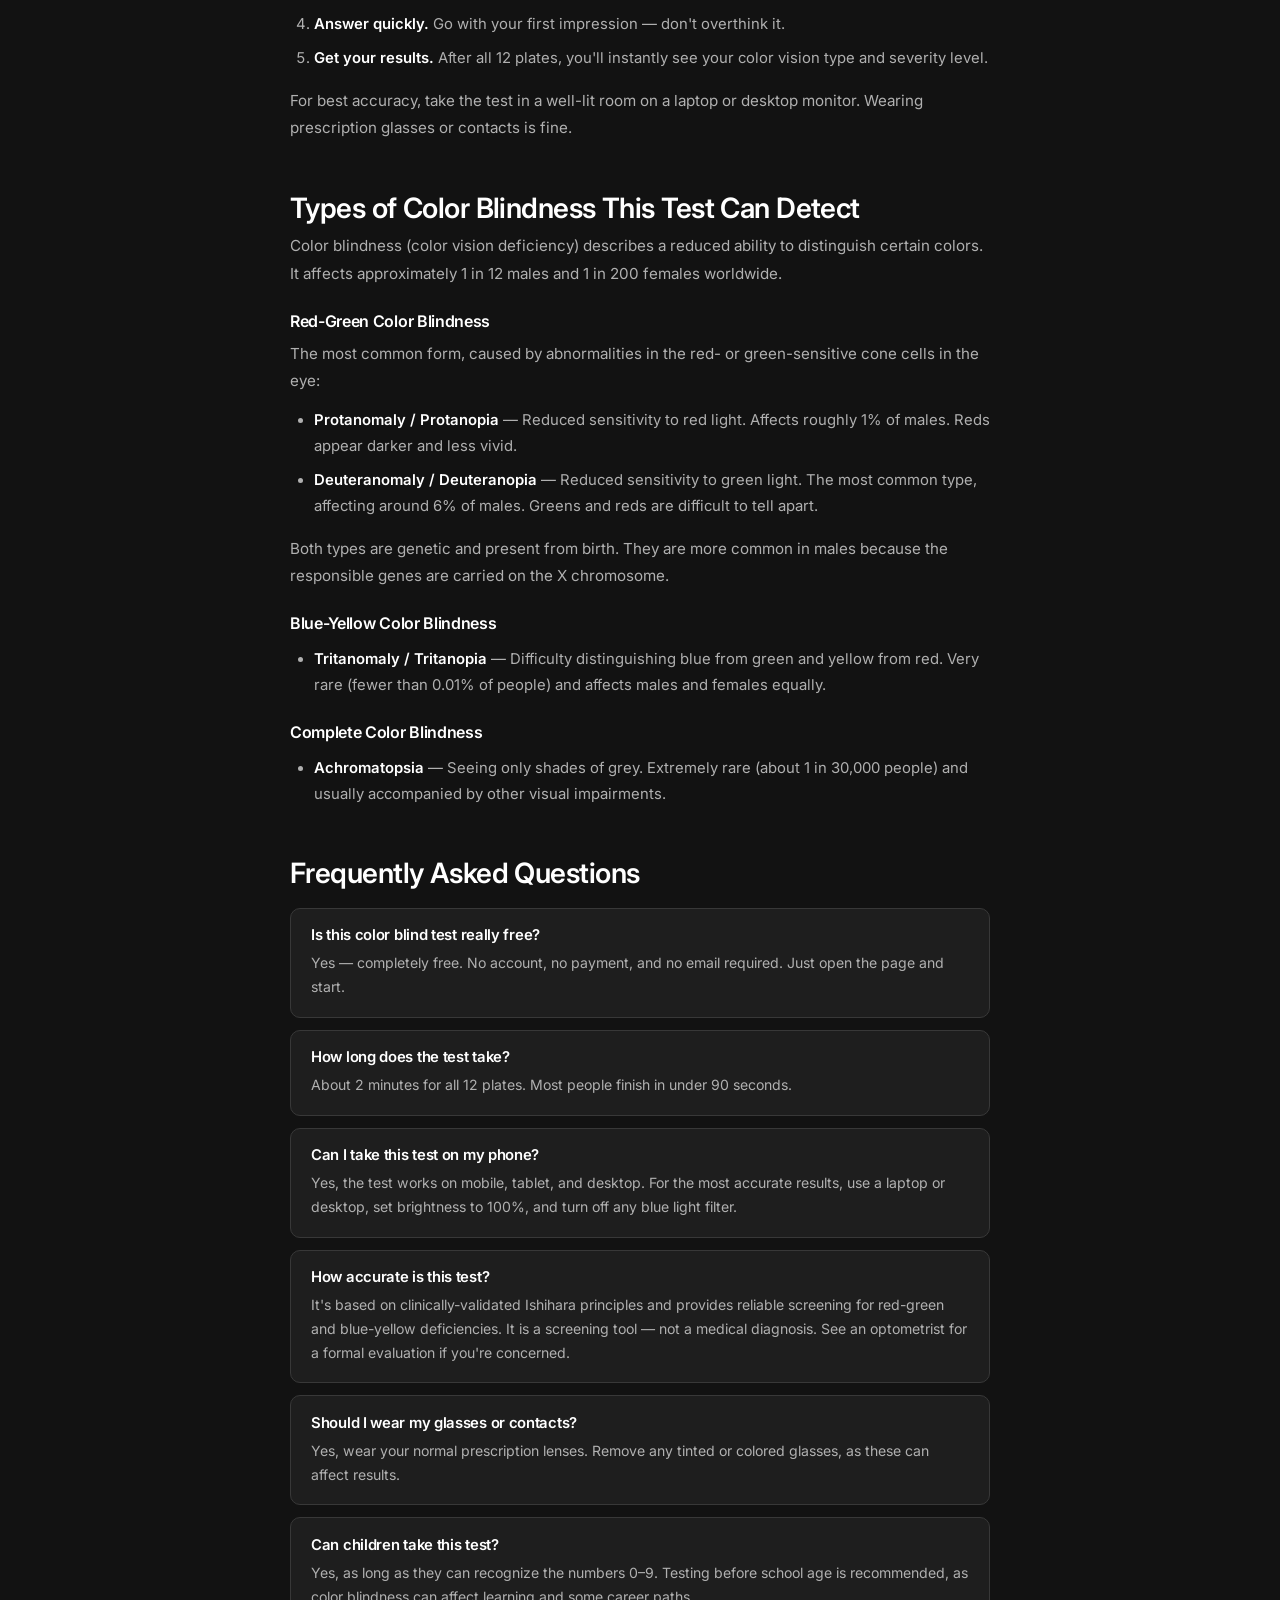
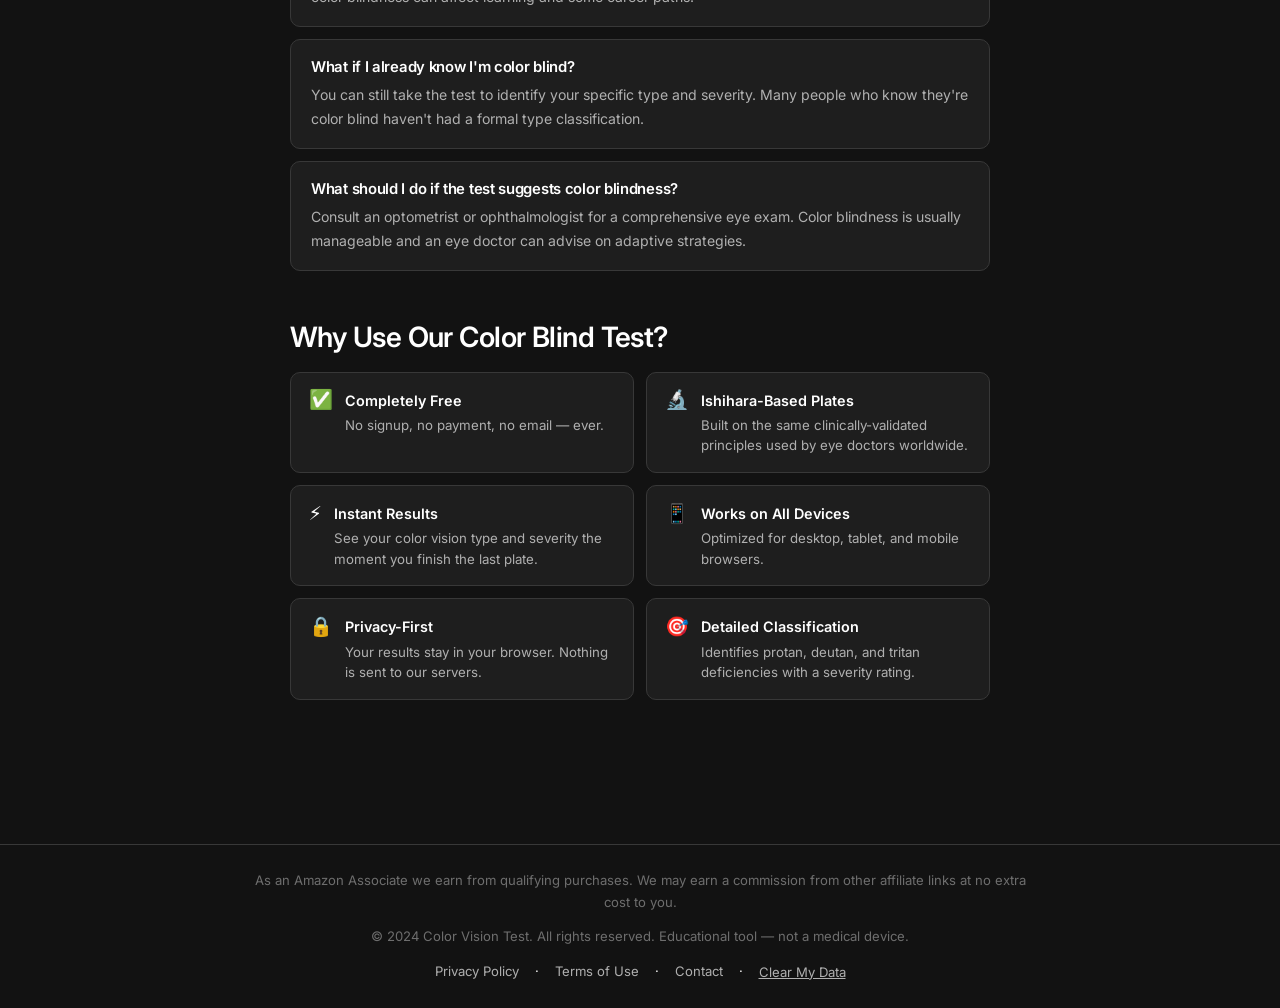
==== commit 84a99de6: "Improve color blindness simulation" ====
--- a/index.html
+++ b/index.html
@@ -13,14 +13,96 @@
        crossorigin="anonymous"></script>
   <meta charset="UTF-8">
   <meta name="viewport" content="width=device-width, initial-scale=1.0">
-  <title>Color Vision Test — Free Screening Tool</title>
-  <meta name="description" content="A free online color vision screening test. Identify potential red-green or blue-yellow color blindness in minutes. Educational tool, not a medical device.">
+  <title>Free Color Blind Test Online | Ishihara Color Vision Screening — No Signup</title>
+  <meta name="description" content="Take our free Ishihara-based color vision test. Check for red-green color blindness in 2 minutes. 12 plates, instant results, no signup required. Works on mobile and desktop.">
+  <meta name="keywords" content="color blind test, color vision test, ishihara test, red green color blindness, free eye test, color blindness screening, online ishihara test">
   <meta name="robots" content="index, follow">
+  <link rel="canonical" href="https://colorblindtext.netlify.app/">
+  <!-- Open Graph -->
+  <meta property="og:title" content="Free Color Blind Test Online | Ishihara Color Vision Screening">
+  <meta property="og:description" content="Check for red-green color blindness in 2 minutes. No signup, instant results.">
+  <meta property="og:url" content="https://colorblindtext.netlify.app/">
+  <meta property="og:type" content="website">
+  <meta property="og:site_name" content="Color Blind Test">
+  <!-- Twitter Card -->
+  <meta name="twitter:card" content="summary_large_image">
+  <meta name="twitter:title" content="Free Color Blind Test Online | Ishihara Screening">
+  <meta name="twitter:description" content="Check for red-green color blindness in 2 minutes. No signup, instant results.">
   <link rel="preconnect" href="https://fonts.googleapis.com">
   <link rel="preconnect" href="https://fonts.gstatic.com" crossorigin>
   <link href="https://fonts.googleapis.com/css2?family=Inter:wght@300;400;500;600;700&display=swap" rel="stylesheet">
   <link rel="stylesheet" href="style.css">
   <link rel="icon" href="data:image/svg+xml,<svg xmlns=%22http://www.w3.org/2000/svg%22 viewBox=%220 0 100 100%22><text y=%22.9em%22 font-size=%2290%22>👁️</text></svg>">
+  <!-- Structured Data: WebApplication -->
+  <script type="application/ld+json">
+  {
+    "@context": "https://schema.org",
+    "@type": "WebApplication",
+    "name": "Free Color Blind Test",
+    "url": "https://colorblindtext.netlify.app/",
+    "description": "Free online Ishihara color vision test. Check for red-green color blindness in 2 minutes. No signup required.",
+    "applicationCategory": "HealthApplication",
+    "operatingSystem": "All",
+    "offers": {
+      "@type": "Offer",
+      "price": "0",
+      "priceCurrency": "USD"
+    },
+    "author": {
+      "@type": "Organization",
+      "name": "Color Blind Test"
+    }
+  }
+  </script>
+  <!-- Structured Data: FAQ -->
+  <script type="application/ld+json">
+  {
+    "@context": "https://schema.org",
+    "@type": "FAQPage",
+    "mainEntity": [
+      {
+        "@type": "Question",
+        "name": "Is this color blind test really free?",
+        "acceptedAnswer": { "@type": "Answer", "text": "Yes. No signup, no payment, no email required. Results are instant." }
+      },
+      {
+        "@type": "Question",
+        "name": "How long does the color vision test take?",
+        "acceptedAnswer": { "@type": "Answer", "text": "About 2 minutes for all 12 plates." }
+      },
+      {
+        "@type": "Question",
+        "name": "Can I take this test on my phone?",
+        "acceptedAnswer": { "@type": "Answer", "text": "Yes, our test works on mobile, tablet, and desktop. For best results, set your screen brightness to maximum and turn off blue light filters." }
+      },
+      {
+        "@type": "Question",
+        "name": "How accurate is this color blindness test?",
+        "acceptedAnswer": { "@type": "Answer", "text": "Our test is based on clinically-validated Ishihara plates and screens for red-green color vision deficiencies with high accuracy. This is a screening tool, not a medical diagnosis. Consult an eye doctor for a comprehensive evaluation." }
+      },
+      {
+        "@type": "Question",
+        "name": "What types of color blindness can this test detect?",
+        "acceptedAnswer": { "@type": "Answer", "text": "Our test screens for protanomaly (red weakness), deuteranomaly (green weakness), and tritanomaly (blue-yellow weakness). Red-green deficiencies are the most common." }
+      },
+      {
+        "@type": "Question",
+        "name": "Should I wear my glasses for the test?",
+        "acceptedAnswer": { "@type": "Answer", "text": "Yes, wear your normal corrective lenses. Remove any tinted or colored glasses." }
+      },
+      {
+        "@type": "Question",
+        "name": "Can children take this test?",
+        "acceptedAnswer": { "@type": "Answer", "text": "Yes, as long as they can recognize numbers 0-9. Color blindness testing is recommended before starting school." }
+      },
+      {
+        "@type": "Question",
+        "name": "What should I do if the test suggests color blindness?",
+        "acceptedAnswer": { "@type": "Answer", "text": "Consult an optometrist or ophthalmologist for a comprehensive eye exam." }
+      }
+    ]
+  }
+  </script>
 </head>
 <body>
   <a href="#main-content" class="skip-link">Skip to main content</a>
@@ -31,7 +113,7 @@
   <main id="main-content">
 
     <!-- PAGE 2: INSTRUCTIONS -->
-    <section id="instructions-screen" class="screen hidden" aria-labelledby="instructions-title">
+    <section id="instructions-screen" class="screen hidden" aria-labelledby="site-h1">
       <div class="screen-inner">
 
         <div id="prev-result-banner" class="prev-result-banner hidden" role="status" aria-live="polite">
@@ -40,7 +122,8 @@
           <button id="dismiss-banner-btn" class="btn-text" aria-label="Dismiss previous result notice">Dismiss</button>
         </div>
 
-        <p class="screen-subtitle">A free online color vision screening test — identify potential red-green or blue-yellow color deficiencies in minutes.</p>
+        <h1 id="site-h1" class="site-h1">Free Color Blind Test Online</h1>
+        <p class="hero-subtitle">Check for red-green or blue-yellow color blindness in about 2 minutes — no signup, instant results.</p>
 
         <h2 id="instructions-title">Before You Begin</h2>
         <p class="screen-subtitle">Follow these steps for the most accurate results</p>
@@ -83,6 +166,119 @@
         <button id="start-test-btn" class="btn btn-primary btn-large" aria-label="Start the color vision test now">
           Start Test →
         </button>
+
+        <!-- SEO content — informational sections for visitors who want to learn more -->
+        <div class="seo-content">
+
+          <section class="seo-section" aria-labelledby="seo-what-heading">
+            <h2 id="seo-what-heading">What Is the Ishihara Color Vision Test?</h2>
+            <p>The Ishihara color vision test was developed in 1917 by Japanese ophthalmologist Dr. Shinobu Ishihara and remains the most widely used method for color blindness screening worldwide. It uses circular plates filled with colored dots arranged in two groups — one forming a number, the other the background.</p>
+            <p>People with normal color vision see one number clearly; those with a red-green deficiency see a different number or nothing at all. The test exploits the fact that color blindness affects how the eye perceives certain wavelengths, making colors that look distinct to most people appear nearly identical.</p>
+            <p>Our online version uses 12 plates designed to screen for the most common types of color deficiency. While this is a screening tool rather than a formal clinical exam, it closely mirrors the principles of the original Ishihara test and reliably identifies potential deficiencies.</p>
+          </section>
+
+          <section class="seo-section" aria-labelledby="seo-how-heading">
+            <h2 id="seo-how-heading">How Does This Online Color Blind Test Work?</h2>
+            <p>The test takes about 2 minutes and gives you instant results. Here's what to expect:</p>
+            <ol>
+              <li><strong>Prepare your screen.</strong> Set brightness to maximum and turn off any blue light filter or night mode.</li>
+              <li><strong>View each plate.</strong> You'll see 12 color plates one at a time, each containing a circular pattern of colored dots.</li>
+              <li><strong>Select your answer.</strong> Choose the number you see, or click "I see no number" if nothing is visible.</li>
+              <li><strong>Answer quickly.</strong> Go with your first impression — don't overthink it.</li>
+              <li><strong>Get your results.</strong> After all 12 plates, you'll instantly see your color vision type and severity level.</li>
+            </ol>
+            <p>For best accuracy, take the test in a well-lit room on a laptop or desktop monitor. Wearing prescription glasses or contacts is fine.</p>
+          </section>
+
+          <section class="seo-section" aria-labelledby="seo-types-heading">
+            <h2 id="seo-types-heading">Types of Color Blindness This Test Can Detect</h2>
+            <p>Color blindness (color vision deficiency) describes a reduced ability to distinguish certain colors. It affects approximately 1 in 12 males and 1 in 200 females worldwide.</p>
+            <h3>Red-Green Color Blindness</h3>
+            <p>The most common form, caused by abnormalities in the red- or green-sensitive cone cells in the eye:</p>
+            <ul>
+              <li><strong>Protanomaly / Protanopia</strong> — Reduced sensitivity to red light. Affects roughly 1% of males. Reds appear darker and less vivid.</li>
+              <li><strong>Deuteranomaly / Deuteranopia</strong> — Reduced sensitivity to green light. The most common type, affecting around 6% of males. Greens and reds are difficult to tell apart.</li>
+            </ul>
+            <p>Both types are genetic and present from birth. They are more common in males because the responsible genes are carried on the X chromosome.</p>
+            <h3>Blue-Yellow Color Blindness</h3>
+            <ul>
+              <li><strong>Tritanomaly / Tritanopia</strong> — Difficulty distinguishing blue from green and yellow from red. Very rare (fewer than 0.01% of people) and affects males and females equally.</li>
+            </ul>
+            <h3>Complete Color Blindness</h3>
+            <ul>
+              <li><strong>Achromatopsia</strong> — Seeing only shades of grey. Extremely rare (about 1 in 30,000 people) and usually accompanied by other visual impairments.</li>
+            </ul>
+          </section>
+
+          <section class="seo-section" aria-labelledby="seo-faq-heading">
+            <h2 id="seo-faq-heading">Frequently Asked Questions</h2>
+            <div class="faq-list">
+              <div class="faq-item">
+                <h3>Is this color blind test really free?</h3>
+                <p>Yes — completely free. No account, no payment, and no email required. Just open the page and start.</p>
+              </div>
+              <div class="faq-item">
+                <h3>How long does the test take?</h3>
+                <p>About 2 minutes for all 12 plates. Most people finish in under 90 seconds.</p>
+              </div>
+              <div class="faq-item">
+                <h3>Can I take this test on my phone?</h3>
+                <p>Yes, the test works on mobile, tablet, and desktop. For the most accurate results, use a laptop or desktop, set brightness to 100%, and turn off any blue light filter.</p>
+              </div>
+              <div class="faq-item">
+                <h3>How accurate is this test?</h3>
+                <p>It's based on clinically-validated Ishihara principles and provides reliable screening for red-green and blue-yellow deficiencies. It is a screening tool — not a medical diagnosis. See an optometrist for a formal evaluation if you're concerned.</p>
+              </div>
+              <div class="faq-item">
+                <h3>Should I wear my glasses or contacts?</h3>
+                <p>Yes, wear your normal prescription lenses. Remove any tinted or colored glasses, as these can affect results.</p>
+              </div>
+              <div class="faq-item">
+                <h3>Can children take this test?</h3>
+                <p>Yes, as long as they can recognize the numbers 0–9. Testing before school age is recommended, as color blindness can affect learning and some career paths.</p>
+              </div>
+              <div class="faq-item">
+                <h3>What if I already know I'm color blind?</h3>
+                <p>You can still take the test to identify your specific type and severity. Many people who know they're color blind haven't had a formal type classification.</p>
+              </div>
+              <div class="faq-item">
+                <h3>What should I do if the test suggests color blindness?</h3>
+                <p>Consult an optometrist or ophthalmologist for a comprehensive eye exam. Color blindness is usually manageable and an eye doctor can advise on adaptive strategies.</p>
+              </div>
+            </div>
+          </section>
+
+          <section class="seo-section" aria-labelledby="seo-why-heading">
+            <h2 id="seo-why-heading">Why Use Our Color Blind Test?</h2>
+            <div class="why-grid">
+              <div class="why-item">
+                <span class="why-icon" aria-hidden="true">✅</span>
+                <div><strong>Completely Free</strong><p>No signup, no payment, no email — ever.</p></div>
+              </div>
+              <div class="why-item">
+                <span class="why-icon" aria-hidden="true">🔬</span>
+                <div><strong>Ishihara-Based Plates</strong><p>Built on the same clinically-validated principles used by eye doctors worldwide.</p></div>
+              </div>
+              <div class="why-item">
+                <span class="why-icon" aria-hidden="true">⚡</span>
+                <div><strong>Instant Results</strong><p>See your color vision type and severity the moment you finish the last plate.</p></div>
+              </div>
+              <div class="why-item">
+                <span class="why-icon" aria-hidden="true">📱</span>
+                <div><strong>Works on All Devices</strong><p>Optimized for desktop, tablet, and mobile browsers.</p></div>
+              </div>
+              <div class="why-item">
+                <span class="why-icon" aria-hidden="true">🔒</span>
+                <div><strong>Privacy-First</strong><p>Your results stay in your browser. Nothing is sent to our servers.</p></div>
+              </div>
+              <div class="why-item">
+                <span class="why-icon" aria-hidden="true">🎯</span>
+                <div><strong>Detailed Classification</strong><p>Identifies protan, deutan, and tritan deficiencies with a severity rating.</p></div>
+              </div>
+            </div>
+          </section>
+
+        </div><!-- end .seo-content -->
       </div>
     </section>
 
--- a/style.css
+++ b/style.css
@@ -212,6 +212,135 @@
 }
 
 /* ─────────────────────────────────────────
+   LANDING H1 + HERO
+───────────────────────────────────────── */
+.site-h1 {
+  font-size: clamp(2rem, 6vw, 3rem);
+  color: var(--text-primary);
+  margin-bottom: 0.5rem;
+  letter-spacing: -0.03em;
+}
+
+.hero-subtitle {
+  font-size: 1.05rem;
+  color: var(--text-secondary);
+  margin-bottom: 2.5rem;
+  line-height: 1.6;
+}
+
+/* ─────────────────────────────────────────
+   SEO CONTENT SECTIONS
+───────────────────────────────────────── */
+.seo-content {
+  margin-top: 4rem;
+  padding-top: 3rem;
+  border-top: 1px solid var(--border);
+}
+
+.seo-section {
+  margin-bottom: 3rem;
+}
+
+.seo-section h2 {
+  font-size: clamp(1.3rem, 3vw, 1.75rem);
+  color: var(--text-primary);
+  margin-bottom: 1rem;
+}
+
+.seo-section h3 {
+  font-size: 1rem;
+  font-weight: 600;
+  color: var(--text-primary);
+  margin: 1.5rem 0 0.5rem;
+}
+
+.seo-section p {
+  font-size: 0.95rem;
+  color: var(--text-secondary);
+  line-height: 1.8;
+  margin-bottom: 0.75rem;
+}
+
+.seo-section ol,
+.seo-section ul {
+  padding-left: 1.5rem;
+  margin: 0.75rem 0 1rem;
+}
+
+.seo-section li {
+  font-size: 0.93rem;
+  color: var(--text-secondary);
+  line-height: 1.75;
+  margin-bottom: 0.5rem;
+}
+
+/* FAQ */
+.faq-list {
+  display: flex;
+  flex-direction: column;
+  gap: 0.75rem;
+  margin-top: 1rem;
+}
+
+.faq-item {
+  background: var(--surface);
+  border: 1px solid var(--border);
+  border-radius: var(--radius-md);
+  padding: 1.1rem 1.25rem;
+}
+
+.faq-item h3 {
+  font-size: 0.93rem;
+  font-weight: 600;
+  color: var(--text-primary);
+  margin: 0 0 0.35rem;
+}
+
+.faq-item p {
+  font-size: 0.88rem;
+  margin: 0;
+  line-height: 1.7;
+}
+
+/* Why grid */
+.why-grid {
+  display: grid;
+  grid-template-columns: 1fr 1fr;
+  gap: 0.75rem;
+  margin-top: 1rem;
+}
+
+.why-item {
+  background: var(--surface);
+  border: 1px solid var(--border);
+  border-radius: var(--radius-md);
+  padding: 1rem 1.1rem;
+  display: flex;
+  align-items: flex-start;
+  gap: 0.75rem;
+}
+
+.why-icon {
+  font-size: 1.2rem;
+  flex-shrink: 0;
+  margin-top: 0.1rem;
+  line-height: 1;
+}
+
+.why-item strong {
+  display: block;
+  font-size: 0.9rem;
+  color: var(--text-primary);
+  margin-bottom: 0.2rem;
+}
+
+.why-item p {
+  font-size: 0.83rem;
+  margin: 0;
+  line-height: 1.55;
+}
+
+/* ─────────────────────────────────────────
    PAGE 2: INSTRUCTIONS
 ───────────────────────────────────────── */
 #instructions-screen {
@@ -934,7 +1063,8 @@
 @media (max-width: 767px) {
   :root { --plate-size: 260px; }
 
-  .instruction-cards {
+  .instruction-cards,
+  .why-grid {
     grid-template-columns: 1fr;
   }
 
